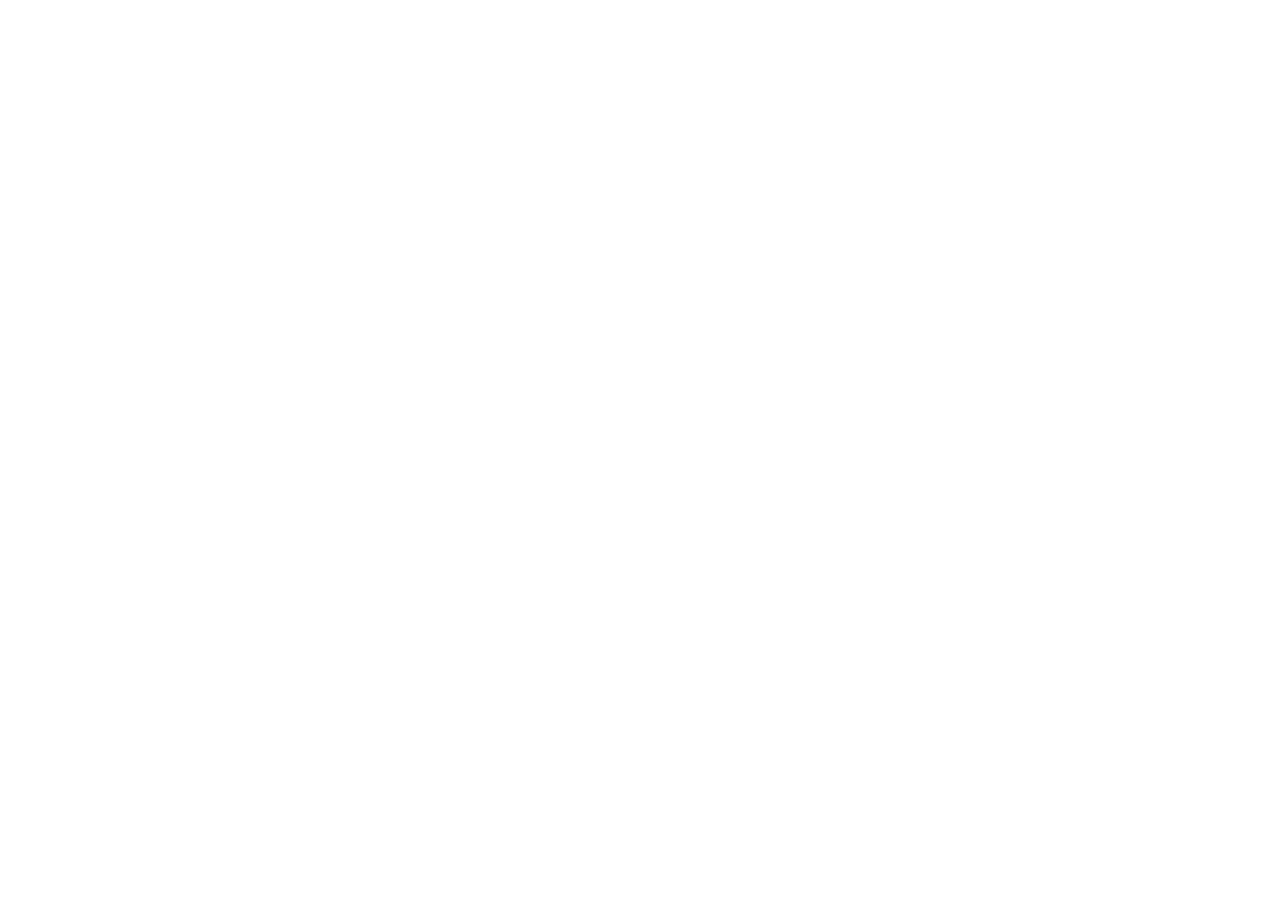
==== pages/home.html @ f32f0c4c "initial commit" ====
<!DOCTYPE html>
<html lang="en">
<head>
    <meta charset="UTF-8">
    <meta name="viewport" content="width=device-width, initial-scale=1.0">
    <title>Document</title>
</head>
<body>
    
</body>
</html>
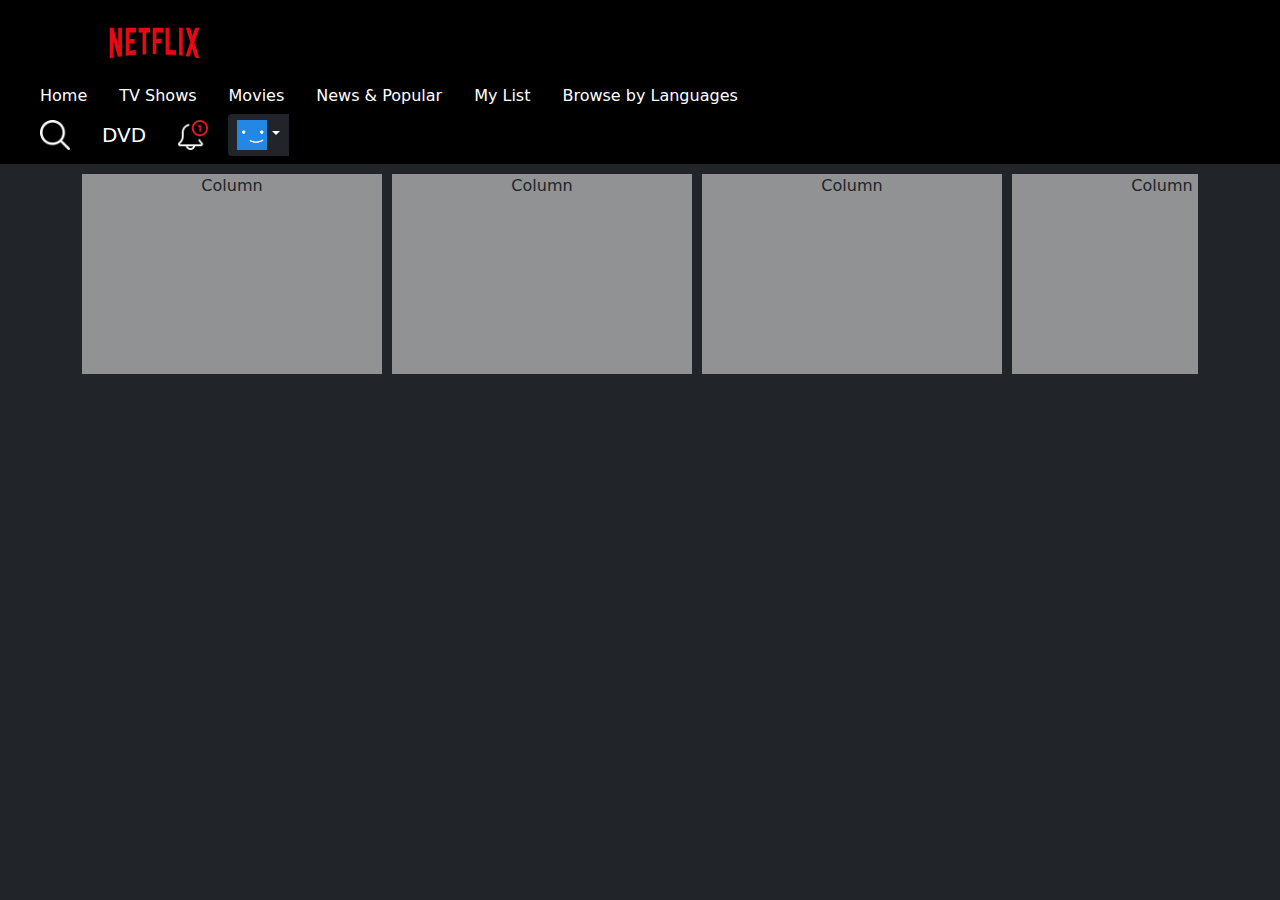
==== commit af68b469: "second commit" ====
--- a/pages/home.html
+++ b/pages/home.html
@@ -1,11 +1,87 @@
 <!DOCTYPE html>
 <html lang="en">
+
 <head>
     <meta charset="UTF-8">
     <meta name="viewport" content="width=device-width, initial-scale=1.0">
-    <title>Document</title>
+    <link href="https://cdn.jsdelivr.net/npm/bootstrap@5.3.3/dist/css/bootstrap.min.css" rel="stylesheet"
+        integrity="sha384-QWTKZyjpPEjISv5WaRU9OFeRpok6YctnYmDr5pNlyT2bRjXh0JMhjY6hW+ALEwIH" crossorigin="anonymous">
+    <link rel="stylesheet" href="../pages/style.css">
+    <link rel="icon" href="../thumbnails/N.png">
+    <title>Home</title>
 </head>
-<body>
-    
+
+<body class="bg-dark">
+    <nav class="navbar px-3" style="background-color: #000;">
+        <div class="container-fluid ">
+            <a class="navbar-brand " href="../pages/home.html"><img src="../thumbnails/logo.png" alt="logo"
+                    class="img-fluid " style="height: 60px; margin-left: -30px;"></a>
+
+            <div class="d-flex menu-bar ">
+                <button class="btn btn-outline-dark me-2" type="submit"> <a href="../pages/home.html">Home</a> </button>
+                <button class="btn btn-outline-dark me-2" type="submit"> <a href="">TV Shows</a> </button>
+                <button class="btn btn-outline-dark me-2" type="submit"> <a href="">Movies</a> </button>
+                <button class="btn btn-outline-dark me-2" type="submit"> <a href="">News & Popular</a> </button>
+                <button class="btn btn-outline-dark me-2" type="submit"> <a href="">My List</a> </button>
+                <button class="btn btn-outline-dark me-2" type="submit"> <a href="">Browse by Languages</a> </button>
+            </div>
+
+
+            <div class="d-flex">
+                <button class="btn btn-outline-dark me-2" type="submit"> <img src="../thumbnails/search.png"
+                        alt="profile" class="img-fluid search"></button>
+
+                <button class="btn btn-outline-dark me-2" type="submit" style="color: #fff; font-size: 20px;"><!-- <img src="../thumbnails/" alt="profile"
+                        class="img-fluid profile">-->DVD</button>
+
+                <button class="btn btn-outline-dark me-2" type="submit"> <img src="../thumbnails/notify.png"
+                        alt="profile" class="img-fluid notify"></button>
+                <div class="btn-group me-2">
+                    <button type="button" class="btn btn-sm btn-dark dropdown-toggle dropdown-toggle-split"
+                        data-bs-toggle="dropdown" aria-expanded="false">
+                        <img src="../thumbnails/blue-profile.webp" class="img-fluid profile-logos" alt=" profile">
+                    </button>
+                    <ul class="dropdown-menu">
+                        <li>hello</li>
+                    </ul>
+                </div>
+            </div>
+
+        </div>
+
+        </div>
+    </nav>
+
+    <div class="container text-start series">
+        <div class="row-cols-3">
+            <div class="col">Column</div>
+            <div class="col">Column</div>
+            <div class="col">Column</div>
+            <div class="col">Column</div>
+            <div class="col">Column</div>
+            <div class="col">Column</div>
+            <div class="col">Column</div>
+            <div class="col">Column</div>
+            <div class="col">Column</div>
+            <div class="col">Column</div>
+            <div class="col">Column</div>
+            <div class="col">Column</div>
+            <div class="col">Column</div>
+            <div class="col">Column</div>
+            <div class="col">Column</div>
+            <div class="col">Column</div>
+            <div class="col">Column</div>
+            <div class="col">Column</div>
+            <div class="col">Column</div>
+            <div class="col">Column</div>
+            <div class="col">Column</div>
+            <div class="col">Column</div>
+            <div class="col">Column</div>
+            <div class="col">Column</div>
+            <div class="col">Column</div>
+        </div>
+    </div>
+
 </body>
+
 </html>--- a/pages/style.css
+++ b/pages/style.css
@@ -0,0 +1,146 @@
+.navbar {
+    background-color: rgba(0, 0, 0, 0);
+    width: 100%;
+}
+
+.logo {
+    height: 100px;
+}
+.login-btn{
+    background-color: red;
+}
+.navbar-brand{
+  margin-left: 100px;
+}
+
+.background {
+    background-image: url(../thumbnails/login-bg.png);
+    background-repeat: no-repeat;
+    background-size: cover;
+}
+
+.container {
+    opacity: 0.5;
+}
+
+.global {
+    height: 15px;
+}
+
+.flex-column {
+
+    color: white;
+}
+
+.fs-1 {
+    font-weight: 700;
+    font-size: 2rem;
+}
+
+.fs-4 {
+    font-weight: 600;}
+
+.form-control {
+    width: 350px;
+    opacity: 0.8;
+}
+
+.started {
+    height: 70px;
+}
+
+.started input:hover {
+    box-shadow: 0 0 3px 1px red;
+}
+
+.text-center {
+    margin: 200px auto;
+    width: 600px;
+    background-color: black;
+    opacity: 0.8;
+    border-radius: 20px;
+    box-shadow: 0 0 100px 100px #030303;
+}
+
+.login-form {
+    margin: 30px auto;
+    width: 600px;
+    background-color: black;
+    opacity: 0.95;
+    padding: 20px;
+    height: 700px;
+}
+
+.sign-in-btn {
+    width: 350px;
+    height: 60px;
+    background-color: red;
+}
+
+.login-btn a {
+    text-decoration: none;
+    color: white;
+}
+
+.login-form h1 {
+    margin: 50px 0px 50px 100px;
+
+}
+
+.form-check {
+    margin-left: 110px;
+
+}
+
+.form-check a {
+    margin-left: 150px;
+}
+
+.login-form p {
+    margin-left: 110px;
+}
+.forward-arrow{
+    height: 20px;
+}
+.sign-in-btn a{
+    text-decoration: none;
+    color:#fff;
+}
+.profile-logos{
+    height: 30px;
+}
+.search{
+    height: 30px;
+}
+.notify{
+    height: 30px;
+}
+.menu-bar{
+    margin-right: 300px;
+    
+}
+.menu-bar a {
+    font-size: 16px;
+    text-decoration:none ;
+    color: #fff;
+}
+.navbar button{
+    border: none;
+}
+.row-cols-3{
+    width: 100%;
+    display: flex;
+    overflow-x: auto;
+}
+.col{
+    width:300px;
+    height: 200px;
+    text-align: center;
+    background-color: #fff;
+    nav-down: auto;
+    margin-right: 10px;
+    margin-top: 10px;
+}
+.row-cols-3::-webkit-scrollbar{
+    width: 0;
+}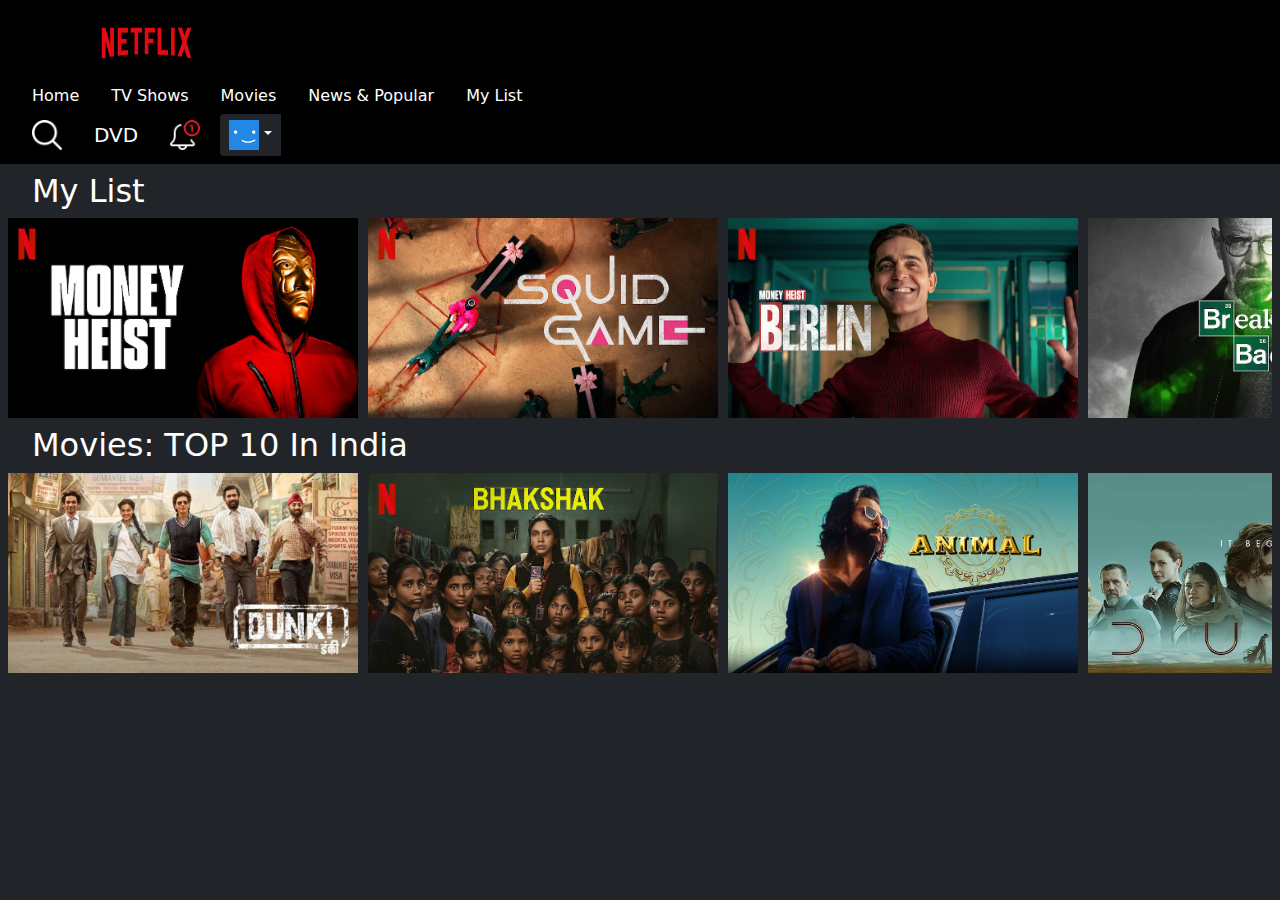
==== commit 9671faf3: "third commit" ====
--- a/pages/home.html
+++ b/pages/home.html
@@ -2,85 +2,123 @@
 <html lang="en">
 
 <head>
-    <meta charset="UTF-8">
-    <meta name="viewport" content="width=device-width, initial-scale=1.0">
-    <link href="https://cdn.jsdelivr.net/npm/bootstrap@5.3.3/dist/css/bootstrap.min.css" rel="stylesheet"
-        integrity="sha384-QWTKZyjpPEjISv5WaRU9OFeRpok6YctnYmDr5pNlyT2bRjXh0JMhjY6hW+ALEwIH" crossorigin="anonymous">
-    <link rel="stylesheet" href="../pages/style.css">
-    <link rel="icon" href="../thumbnails/N.png">
-    <title>Home</title>
+        <meta charset="UTF-8">
+        <meta name="viewport" content="width=device-width, initial-scale=1.0">
+        <link href="https://cdn.jsdelivr.net/npm/bootstrap@5.3.3/dist/css/bootstrap.min.css" rel="stylesheet"
+                integrity="sha384-QWTKZyjpPEjISv5WaRU9OFeRpok6YctnYmDr5pNlyT2bRjXh0JMhjY6hW+ALEwIH"
+                crossorigin="anonymous">
+        <link rel="stylesheet" href="../pages/style.css">
+        <link rel="icon" href="../thumbnails/N.png">
+        <title>Home</title>
 </head>
 
 <body class="bg-dark">
-    <nav class="navbar px-3" style="background-color: #000;">
-        <div class="container-fluid ">
-            <a class="navbar-brand " href="../pages/home.html"><img src="../thumbnails/logo.png" alt="logo"
-                    class="img-fluid " style="height: 60px; margin-left: -30px;"></a>
+        <nav class="navbar px-2" style="background-color: #000;">
+                <div class="container-fluid  ">
+                        <a class="navbar-brand " href="../pages/home.html"><img src="../thumbnails/logo.png" alt="logo"
+                                        class="img-fluid " style="height: 60px; margin-left: -30px;"></a>
 
-            <div class="d-flex menu-bar ">
-                <button class="btn btn-outline-dark me-2" type="submit"> <a href="../pages/home.html">Home</a> </button>
-                <button class="btn btn-outline-dark me-2" type="submit"> <a href="">TV Shows</a> </button>
-                <button class="btn btn-outline-dark me-2" type="submit"> <a href="">Movies</a> </button>
-                <button class="btn btn-outline-dark me-2" type="submit"> <a href="">News & Popular</a> </button>
-                <button class="btn btn-outline-dark me-2" type="submit"> <a href="">My List</a> </button>
-                <button class="btn btn-outline-dark me-2" type="submit"> <a href="">Browse by Languages</a> </button>
-            </div>
+                        <div class="d-flex menu-bar ">
+                                <button class="btn btn-outline-dark me-2" type="submit"> <a
+                                                href="../pages/home.html">Home</a> </button>
+                                <button class="btn btn-outline-dark me-2" type="submit"> <a href="">TV Shows</a>
+                                </button>
+                                <button class="btn btn-outline-dark me-2" type="submit"> <a href="">Movies</a> </button>
+                                <button class="btn btn-outline-dark me-2" type="submit"> <a href="">News & Popular</a>
+                                </button>
+                                <button class="btn btn-outline-dark me-2" type="submit"> <a href="">My List</a>
+                                </button>
+
+                        </div>
 
 
-            <div class="d-flex">
-                <button class="btn btn-outline-dark me-2" type="submit"> <img src="../thumbnails/search.png"
-                        alt="profile" class="img-fluid search"></button>
+                        <div class="d-flex">
+                                <button class="btn btn-outline-dark me-2" type="submit"> <img
+                                                src="../thumbnails/search.png" alt="profile"
+                                                class="img-fluid search"></button>
 
-                <button class="btn btn-outline-dark me-2" type="submit" style="color: #fff; font-size: 20px;"><!-- <img src="../thumbnails/" alt="profile"
+                                <button class="btn btn-outline-dark me-2" type="submit"
+                                        style="color: #fff; font-size: 20px;"><!-- <img src="../thumbnails/" alt="profile"
                         class="img-fluid profile">-->DVD</button>
 
-                <button class="btn btn-outline-dark me-2" type="submit"> <img src="../thumbnails/notify.png"
-                        alt="profile" class="img-fluid notify"></button>
-                <div class="btn-group me-2">
-                    <button type="button" class="btn btn-sm btn-dark dropdown-toggle dropdown-toggle-split"
-                        data-bs-toggle="dropdown" aria-expanded="false">
-                        <img src="../thumbnails/blue-profile.webp" class="img-fluid profile-logos" alt=" profile">
-                    </button>
-                    <ul class="dropdown-menu">
-                        <li>hello</li>
-                    </ul>
+                                <button class="btn btn-outline-dark me-2" type="submit"> <img
+                                                src="../thumbnails/notify.png" alt="profile"
+                                                class="img-fluid notify"></button>
+                                <div class="btn-group me-2">
+                                        <button type="button"
+                                                class="btn btn-sm btn-dark dropdown-toggle dropdown-toggle-split"
+                                                data-bs-toggle="dropdown" aria-expanded="false">
+                                                <img src="../thumbnails/blue-profile.webp"
+                                                        class="img-fluid profile-logos" alt=" profile">
+                                        </button>
+                                        <ul class="dropdown-menu">
+                                                <li>hello</li>
+                                        </ul>
+                                </div>
+                        </div>
+
                 </div>
-            </div>
 
+                </div>
+        </nav>
+        <div class="my_list mx-2">
+                <h2 class="content-title my-2 mx-4">My List</h2>
+                <div class="row-col row-cols-5">
+                        <div class="col poster "><img src="../posters/money-heist.jpg" alt="logo" class="img-fluid "
+                                        style="width: 100%; height: 100%;"></div>
+                        <div class="col poster "><img src="../posters/squid game.jpg" alt="logo" class="img-fluid "
+                                        style="width: 100%; height: 100%;"></div>
+                        <div class="col poster "><img src="../posters/berlin.jpg" alt="logo" class="img-fluid "
+                                        style="width: 100%; height: 100%;"></div>
+                        <div class="col poster"><img src="../posters/breaking bad.jpg" alt="logo" class="img-fluid "
+                                        style="width: 100%; height: 100%;"></div>
+                        <div class="col poster"><img src="../posters/stranger things.jpg" alt="logo" class="img-fluid "
+                                        style="width: 100%; height: 100%;"></div>
+                        <div class="col poster"><img src="../posters/sweet tooth.jpg" alt="logo" class="img-fluid "
+                                        style="width: 100%; height: 100%;"></div>
+                        <div class="col poster"><img src="../posters/witcher.jpg" alt="logo" class="img-fluid "
+                                        style="width: 100%; height: 100%;"></div>
+                        <div class="col poster"><img src="../posters/bridgerton.jpg" alt="logo" class="img-fluid "
+                                        style="width: 100%; height: 100%;"></div>
+                        <div class="col poster"><img src="../posters/Wednesday.jpg" alt="logo" class="img-fluid "
+                                        style="width: 100%; height: 100%;"></div>
+                        <div class="col poster"><img src="../posters/peaky-blinders.jpg" alt="logo" class="img-fluid "
+                                        style="width: 100%; height: 100%;"></div>
+                        <div class="col poster"><img src="../posters/sex-education.webp" alt="logo" class="img-fluid "
+                                        style="width: 100%; height: 100%;"></div>
+                        <div class="col poster"><img src="../posters/all of us are dead.jpg" alt="logo"
+                                        class="img-fluid " style="width: 100%; height: 100%;"></div>
+
+                </div>
         </div>
 
+        <div class="my_list mx-2">
+                <h2 class="content-title my-2 mx-4">Movies: TOP 10 In India</h2>
+                <div class="row-col row-cols-5">
+                        <div class="col poster "><img src="../movies/dunki.jpg" alt="logo" class="img-fluid "
+                                        style="width: 100%; height: 100%;"></div>
+                        <div class="col poster "><img src="../movies/bhakshak.jpg" alt="logo" class="img-fluid "
+                                        style="width: 100%; height: 100%;"></div>
+                        <div class="col poster "><img src="../movies/animal.jpg" alt="logo" class="img-fluid "
+                                        style="width: 100%; height: 100%;"></div>
+                        <div class="col poster"><img src="../movies/dune.jpg" alt="logo" class="img-fluid "
+                                        style="width: 100%; height: 100%;"></div>
+                        <div class="col poster"><img src="../movies/gk.jpg" alt="logo" class="img-fluid "
+                                        style="width: 100%; height: 100%;"></div>
+                        <div class="col poster"><img src="../movies/through-my- window.jpg" alt="logo" class="img-fluid "
+                                        style="width: 100%; height: 100%;"></div>
+                        <div class="col poster"><img src="../movies/hi-papa.jpg" alt="logo" class="img-fluid "
+                                        style="width: 100%; height: 100%;"></div>
+                        <div class="col poster"><img src="../movies/jawan.jpg" alt="logo" class="img-fluid "
+                                        style="width: 100%; height: 100%;"></div>
+                        <div class="col poster"><img src="../movies/salaar.jpg" alt="logo" class="img-fluid "
+                                        style="width: 100%; height: 100%;"></div>
+                        <div class="col poster"><img src="../movies/players.jpg" alt="logo" class="img-fluid "
+                                        style="width: 100%; height: 100%;"></div>
+                        
+
+                </div>
         </div>
-    </nav>
-
-    <div class="container text-start series">
-        <div class="row-cols-3">
-            <div class="col">Column</div>
-            <div class="col">Column</div>
-            <div class="col">Column</div>
-            <div class="col">Column</div>
-            <div class="col">Column</div>
-            <div class="col">Column</div>
-            <div class="col">Column</div>
-            <div class="col">Column</div>
-            <div class="col">Column</div>
-            <div class="col">Column</div>
-            <div class="col">Column</div>
-            <div class="col">Column</div>
-            <div class="col">Column</div>
-            <div class="col">Column</div>
-            <div class="col">Column</div>
-            <div class="col">Column</div>
-            <div class="col">Column</div>
-            <div class="col">Column</div>
-            <div class="col">Column</div>
-            <div class="col">Column</div>
-            <div class="col">Column</div>
-            <div class="col">Column</div>
-            <div class="col">Column</div>
-            <div class="col">Column</div>
-            <div class="col">Column</div>
-        </div>
-    </div>
 
 </body>
 
--- a/pages/style.css
+++ b/pages/style.css
@@ -116,8 +116,7 @@
     height: 30px;
 }
 .menu-bar{
-    margin-right: 300px;
-    
+    margin-right: 500px;
 }
 .menu-bar a {
     font-size: 16px;
@@ -127,20 +126,24 @@
 .navbar button{
     border: none;
 }
-.row-cols-3{
-    width: 100%;
+.row-cols-5{
+    max-width: 100%;
     display: flex;
     overflow-x: auto;
 }
-.col{
-    width:300px;
+.poster{
+    width:350px;
     height: 200px;
     text-align: center;
-    background-color: #fff;
     nav-down: auto;
     margin-right: 10px;
-    margin-top: 10px;
+ 
 }
-.row-cols-3::-webkit-scrollbar{
+.row-cols-5::-webkit-scrollbar{
     width: 0;
+    
+}
+.content-title{
+    color: #fff;
+
 }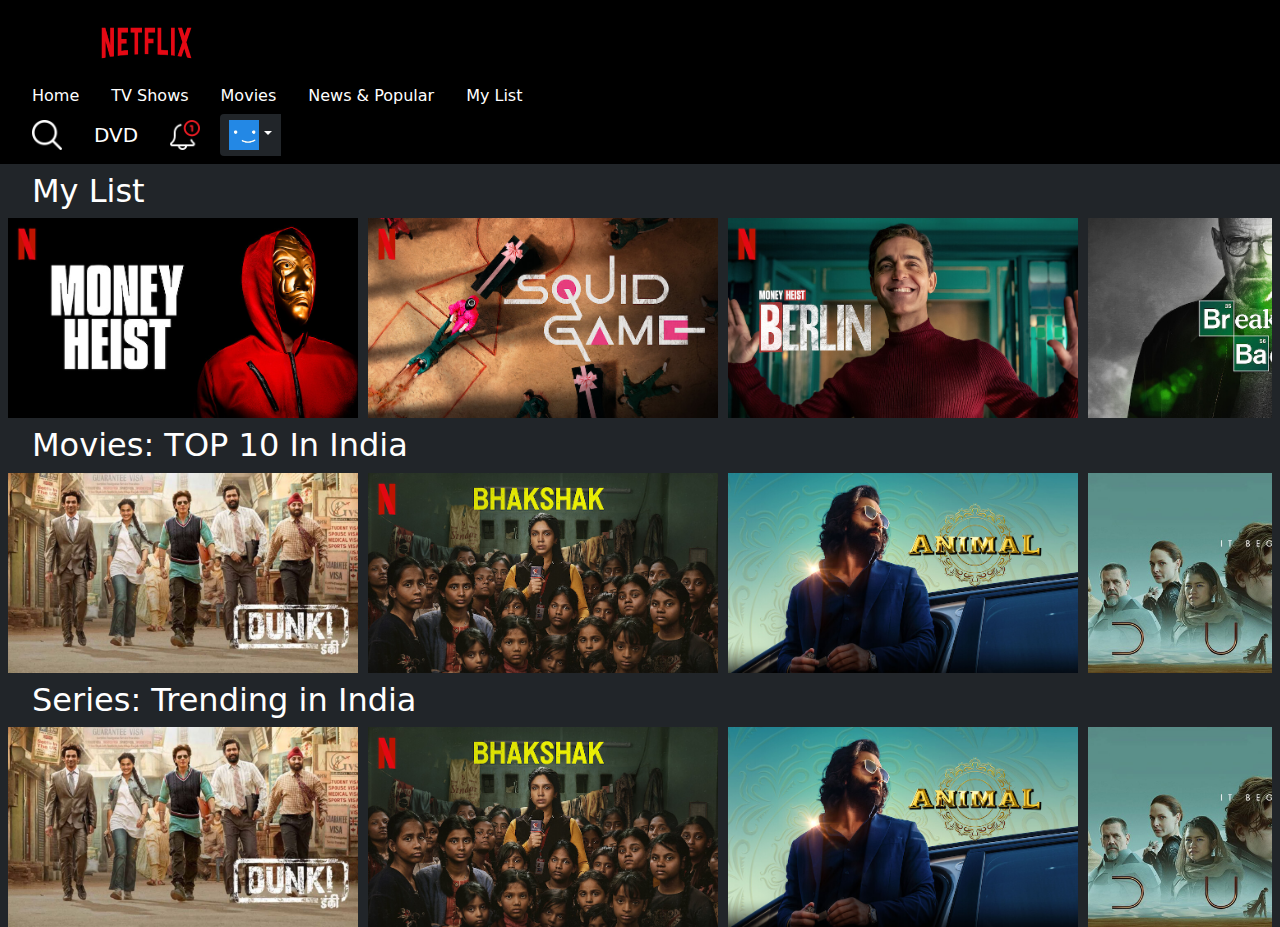
==== commit 18c83926: "fourth commit" ====
--- a/pages/home.html
+++ b/pages/home.html
@@ -21,7 +21,7 @@
                         <div class="d-flex menu-bar ">
                                 <button class="btn btn-outline-dark me-2" type="submit"> <a
                                                 href="../pages/home.html">Home</a> </button>
-                                <button class="btn btn-outline-dark me-2" type="submit"> <a href="">TV Shows</a>
+                                <button class="btn btn-outline-dark me-2" type="submit"> <a href="../pages/tv-shows.html">TV Shows</a>
                                 </button>
                                 <button class="btn btn-outline-dark me-2" type="submit"> <a href="">Movies</a> </button>
                                 <button class="btn btn-outline-dark me-2" type="submit"> <a href="">News & Popular</a>
@@ -120,6 +120,34 @@
                 </div>
         </div>
 
+        <div class="my_list mx-2">
+                <h2 class="content-title my-2 mx-4">Series: Trending in India</h2>
+                <div class="row-col row-cols-5">
+                        <div class="col poster "><img src="../movies/dunki.jpg" alt="logo" class="img-fluid "
+                                        style="width: 100%; height: 100%;"></div>
+                        <div class="col poster "><img src="../movies/bhakshak.jpg" alt="logo" class="img-fluid "
+                                        style="width: 100%; height: 100%;"></div>
+                        <div class="col poster "><img src="../movies/animal.jpg" alt="logo" class="img-fluid "
+                                        style="width: 100%; height: 100%;"></div>
+                        <div class="col poster"><img src="../movies/dune.jpg" alt="logo" class="img-fluid "
+                                        style="width: 100%; height: 100%;"></div>
+                        <div class="col poster"><img src="../movies/gk.jpg" alt="logo" class="img-fluid "
+                                        style="width: 100%; height: 100%;"></div>
+                        <div class="col poster"><img src="../movies/through-my- window.jpg" alt="logo" class="img-fluid "
+                                        style="width: 100%; height: 100%;"></div>
+                        <div class="col poster"><img src="../movies/hi-papa.jpg" alt="logo" class="img-fluid "
+                                        style="width: 100%; height: 100%;"></div>
+                        <div class="col poster"><img src="../movies/jawan.jpg" alt="logo" class="img-fluid "
+                                        style="width: 100%; height: 100%;"></div>
+                        <div class="col poster"><img src="../movies/salaar.jpg" alt="logo" class="img-fluid "
+                                        style="width: 100%; height: 100%;"></div>
+                        <div class="col poster"><img src="../movies/players.jpg" alt="logo" class="img-fluid "
+                                        style="width: 100%; height: 100%;"></div>
+                        
+
+                </div>
+        </div>
+
 </body>
 
 </html>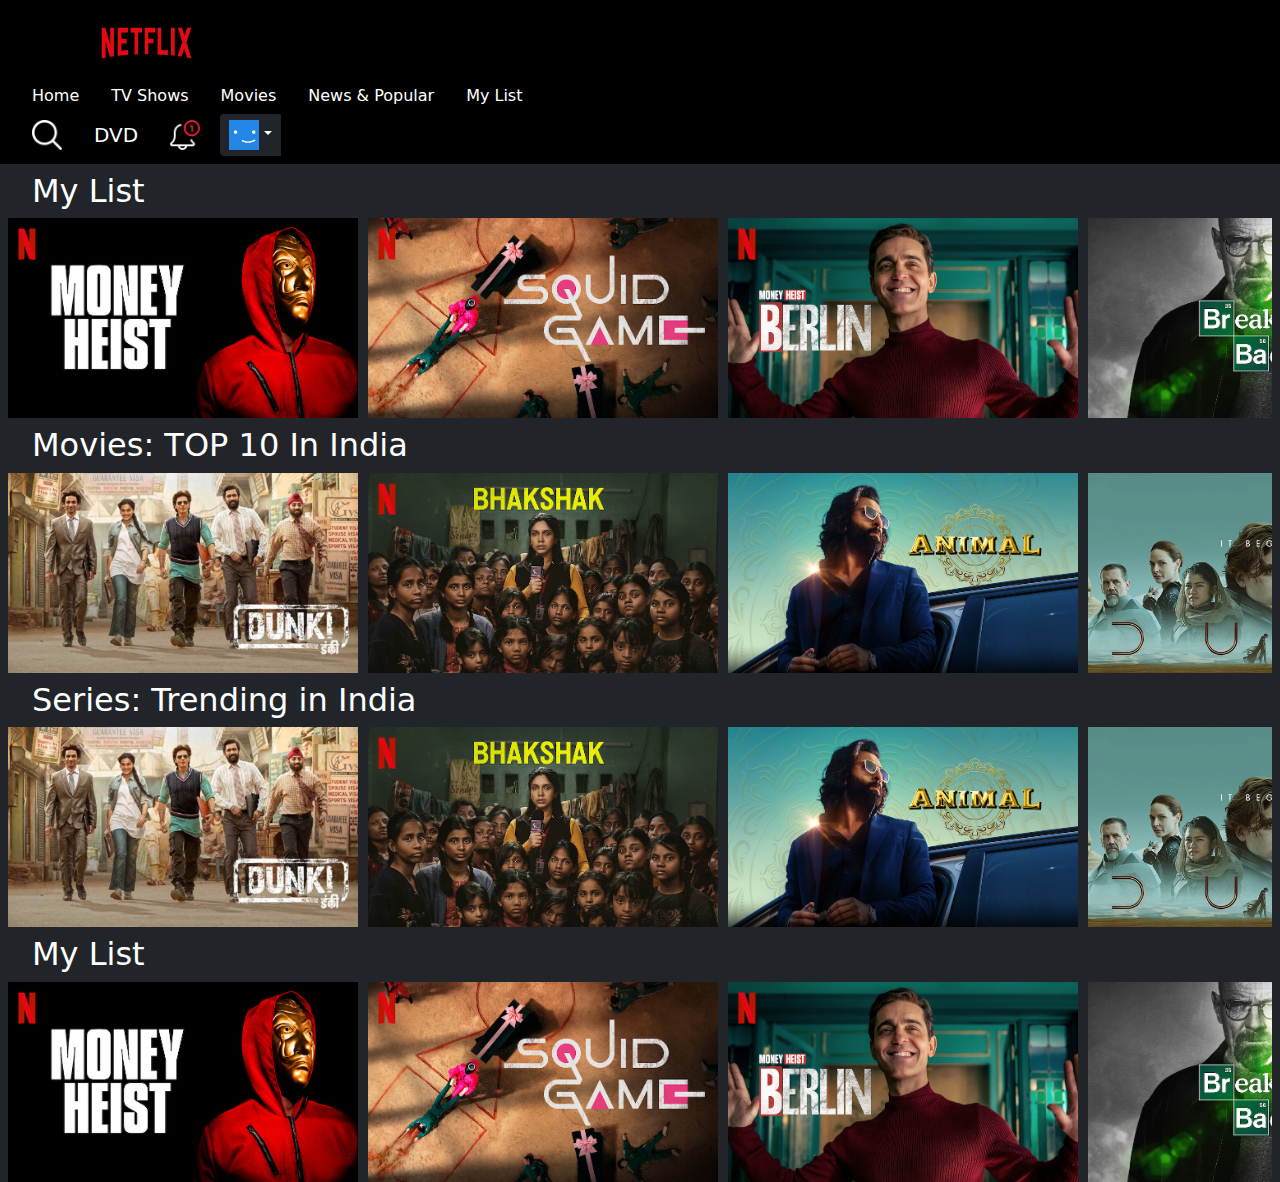
==== commit 131f2afd: "tenth commit" ====
--- a/pages/home.html
+++ b/pages/home.html
@@ -147,6 +147,36 @@
 
                 </div>
         </div>
+        <div class="my_list mx-2">
+                <h2 class="content-title my-2 mx-4">My List</h2>
+                <div class="row-col row-cols-5">
+                        <div class="col poster "><img src="../posters/money-heist.jpg" alt="logo" class="img-fluid "
+                                        style="width: 100%; height: 100%;"></div>
+                        <div class="col poster "><img src="../posters/squid game.jpg" alt="logo" class="img-fluid "
+                                        style="width: 100%; height: 100%;"></div>
+                        <div class="col poster "><img src="../posters/berlin.jpg" alt="logo" class="img-fluid "
+                                        style="width: 100%; height: 100%;"></div>
+                        <div class="col poster"><img src="../posters/breaking bad.jpg" alt="logo" class="img-fluid "
+                                        style="width: 100%; height: 100%;"></div>
+                        <div class="col poster"><img src="../posters/stranger things.jpg" alt="logo" class="img-fluid "
+                                        style="width: 100%; height: 100%;"></div>
+                        <div class="col poster"><img src="../posters/sweet tooth.jpg" alt="logo" class="img-fluid "
+                                        style="width: 100%; height: 100%;"></div>
+                        <div class="col poster"><img src="../posters/witcher.jpg" alt="logo" class="img-fluid "
+                                        style="width: 100%; height: 100%;"></div>
+                        <div class="col poster"><img src="../posters/bridgerton.jpg" alt="logo" class="img-fluid "
+                                        style="width: 100%; height: 100%;"></div>
+                        <div class="col poster"><img src="../posters/Wednesday.jpg" alt="logo" class="img-fluid "
+                                        style="width: 100%; height: 100%;"></div>
+                        <div class="col poster"><img src="../posters/peaky-blinders.jpg" alt="logo" class="img-fluid "
+                                        style="width: 100%; height: 100%;"></div>
+                        <div class="col poster"><img src="../posters/sex-education.webp" alt="logo" class="img-fluid "
+                                        style="width: 100%; height: 100%;"></div>
+                        <div class="col poster"><img src="../posters/all of us are dead.jpg" alt="logo"
+                                        class="img-fluid " style="width: 100%; height: 100%;"></div>
+
+                </div>
+        </div>
 
 </body>
 
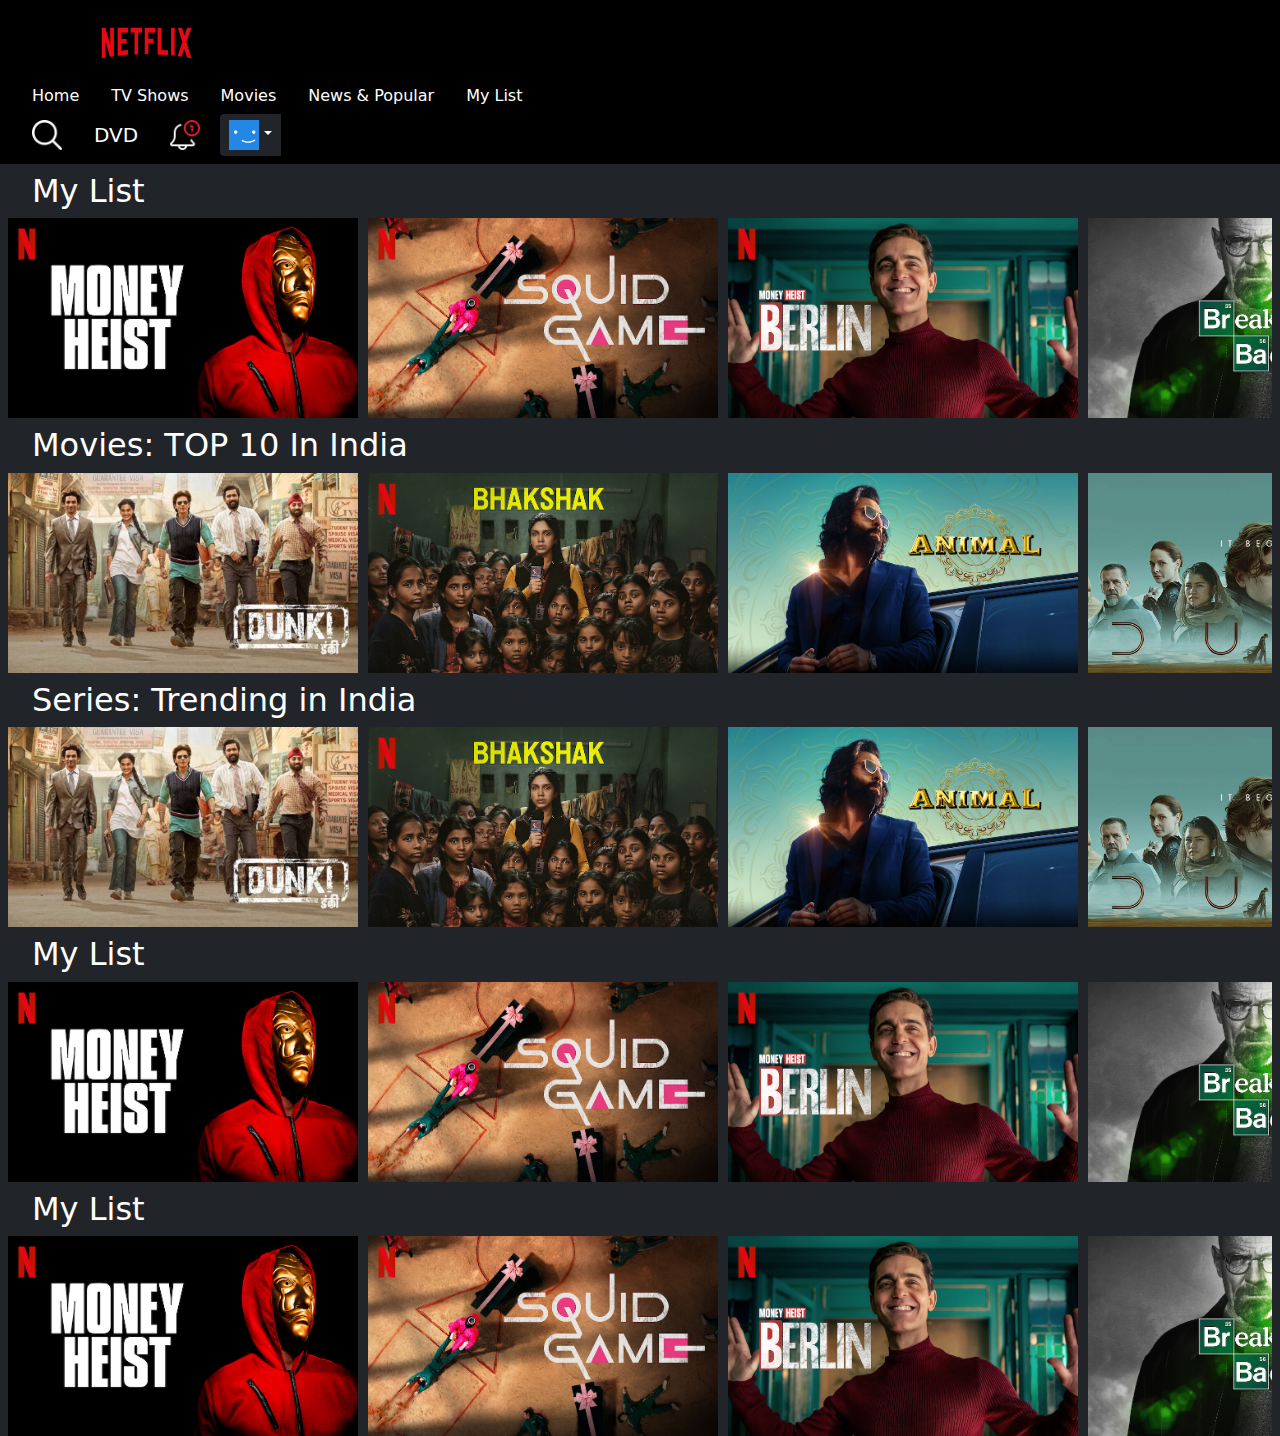
==== commit b8c1cf66: "eleventh commit" ====
--- a/pages/home.html
+++ b/pages/home.html
@@ -178,6 +178,37 @@
                 </div>
         </div>
 
+        <div class="my_list mx-2">
+                <h2 class="content-title my-2 mx-4">My List</h2>
+                <div class="row-col row-cols-5">
+                        <div class="col poster "><img src="../posters/money-heist.jpg" alt="logo" class="img-fluid "
+                                        style="width: 100%; height: 100%;"></div>
+                        <div class="col poster "><img src="../posters/squid game.jpg" alt="logo" class="img-fluid "
+                                        style="width: 100%; height: 100%;"></div>
+                        <div class="col poster "><img src="../posters/berlin.jpg" alt="logo" class="img-fluid "
+                                        style="width: 100%; height: 100%;"></div>
+                        <div class="col poster"><img src="../posters/breaking bad.jpg" alt="logo" class="img-fluid "
+                                        style="width: 100%; height: 100%;"></div>
+                        <div class="col poster"><img src="../posters/stranger things.jpg" alt="logo" class="img-fluid "
+                                        style="width: 100%; height: 100%;"></div>
+                        <div class="col poster"><img src="../posters/sweet tooth.jpg" alt="logo" class="img-fluid "
+                                        style="width: 100%; height: 100%;"></div>
+                        <div class="col poster"><img src="../posters/witcher.jpg" alt="logo" class="img-fluid "
+                                        style="width: 100%; height: 100%;"></div>
+                        <div class="col poster"><img src="../posters/bridgerton.jpg" alt="logo" class="img-fluid "
+                                        style="width: 100%; height: 100%;"></div>
+                        <div class="col poster"><img src="../posters/Wednesday.jpg" alt="logo" class="img-fluid "
+                                        style="width: 100%; height: 100%;"></div>
+                        <div class="col poster"><img src="../posters/peaky-blinders.jpg" alt="logo" class="img-fluid "
+                                        style="width: 100%; height: 100%;"></div>
+                        <div class="col poster"><img src="../posters/sex-education.webp" alt="logo" class="img-fluid "
+                                        style="width: 100%; height: 100%;"></div>
+                        <div class="col poster"><img src="../posters/all of us are dead.jpg" alt="logo"
+                                        class="img-fluid " style="width: 100%; height: 100%;"></div>
+
+                </div>
+        </div>
+
 </body>
 
 </html>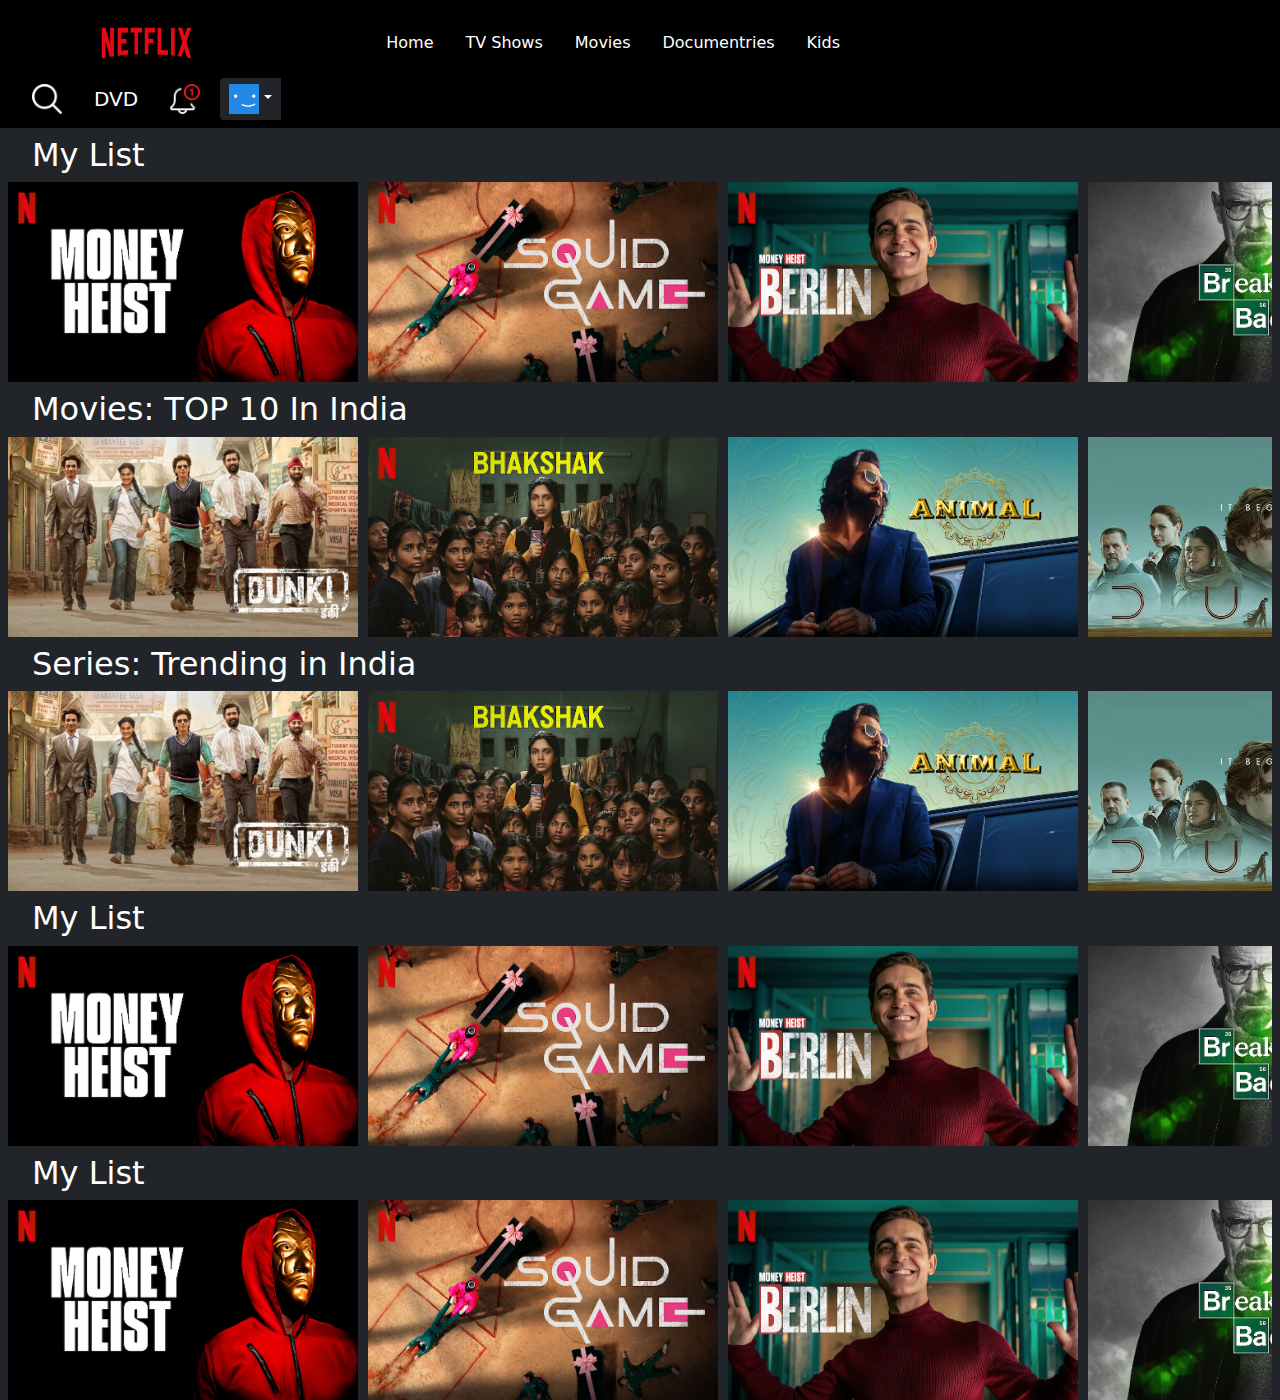
==== commit dec2a90f: "fourteenth  commit" ====
--- a/pages/home.html
+++ b/pages/home.html
@@ -13,7 +13,7 @@
 </head>
 
 <body class="bg-dark">
-        <nav class="navbar px-2" style="background-color: #000;">
+        <nav class="navbar px-2" style="background-color: #000;;top: 0; position: sticky;">
                 <div class="container-fluid  ">
                         <a class="navbar-brand " href="../pages/home.html"><img src="../thumbnails/logo.png" alt="logo"
                                         class="img-fluid " style="height: 60px; margin-left: -30px;"></a>
@@ -23,15 +23,13 @@
                                                 href="../pages/home.html">Home</a> </button>
                                 <button class="btn btn-outline-dark me-2" type="submit"> <a href="../pages/tv-shows.html">TV Shows</a>
                                 </button>
-                                <button class="btn btn-outline-dark me-2" type="submit"> <a href="">Movies</a> </button>
-                                <button class="btn btn-outline-dark me-2" type="submit"> <a href="">News & Popular</a>
+                                <button class="btn btn-outline-dark me-2" type="submit"> <a href="../pages/movies.html">Movies</a> </button>
+                                <button class="btn btn-outline-dark me-2" type="submit"> <a href="../pages/">Documentries</a>
                                 </button>
-                                <button class="btn btn-outline-dark me-2" type="submit"> <a href="">My List</a>
+                                <button class="btn btn-outline-dark me-2" type="submit"> <a href="../pages/kids.html">Kids</a>
                                 </button>
 
                         </div>
-
-
                         <div class="d-flex">
                                 <button class="btn btn-outline-dark me-2" type="submit"> <img
                                                 src="../thumbnails/search.png" alt="profile"
@@ -58,8 +56,6 @@
                         </div>
 
                 </div>
-
-                </div>
         </nav>
         <div class="my_list mx-2">
                 <h2 class="content-title my-2 mx-4">My List</h2>
--- a/pages/style.css
+++ b/pages/style.css
@@ -1,3 +1,7 @@
+body{
+    margin: 0;
+    padding: 0;
+}
 .navbar {
     background-color: rgba(0, 0, 0, 0);
     width: 100%;
@@ -116,7 +120,7 @@
     height: 30px;
 }
 .menu-bar{
-    margin-right: 500px;
+    margin-right: 400px;
 }
 .menu-bar a {
     font-size: 16px;
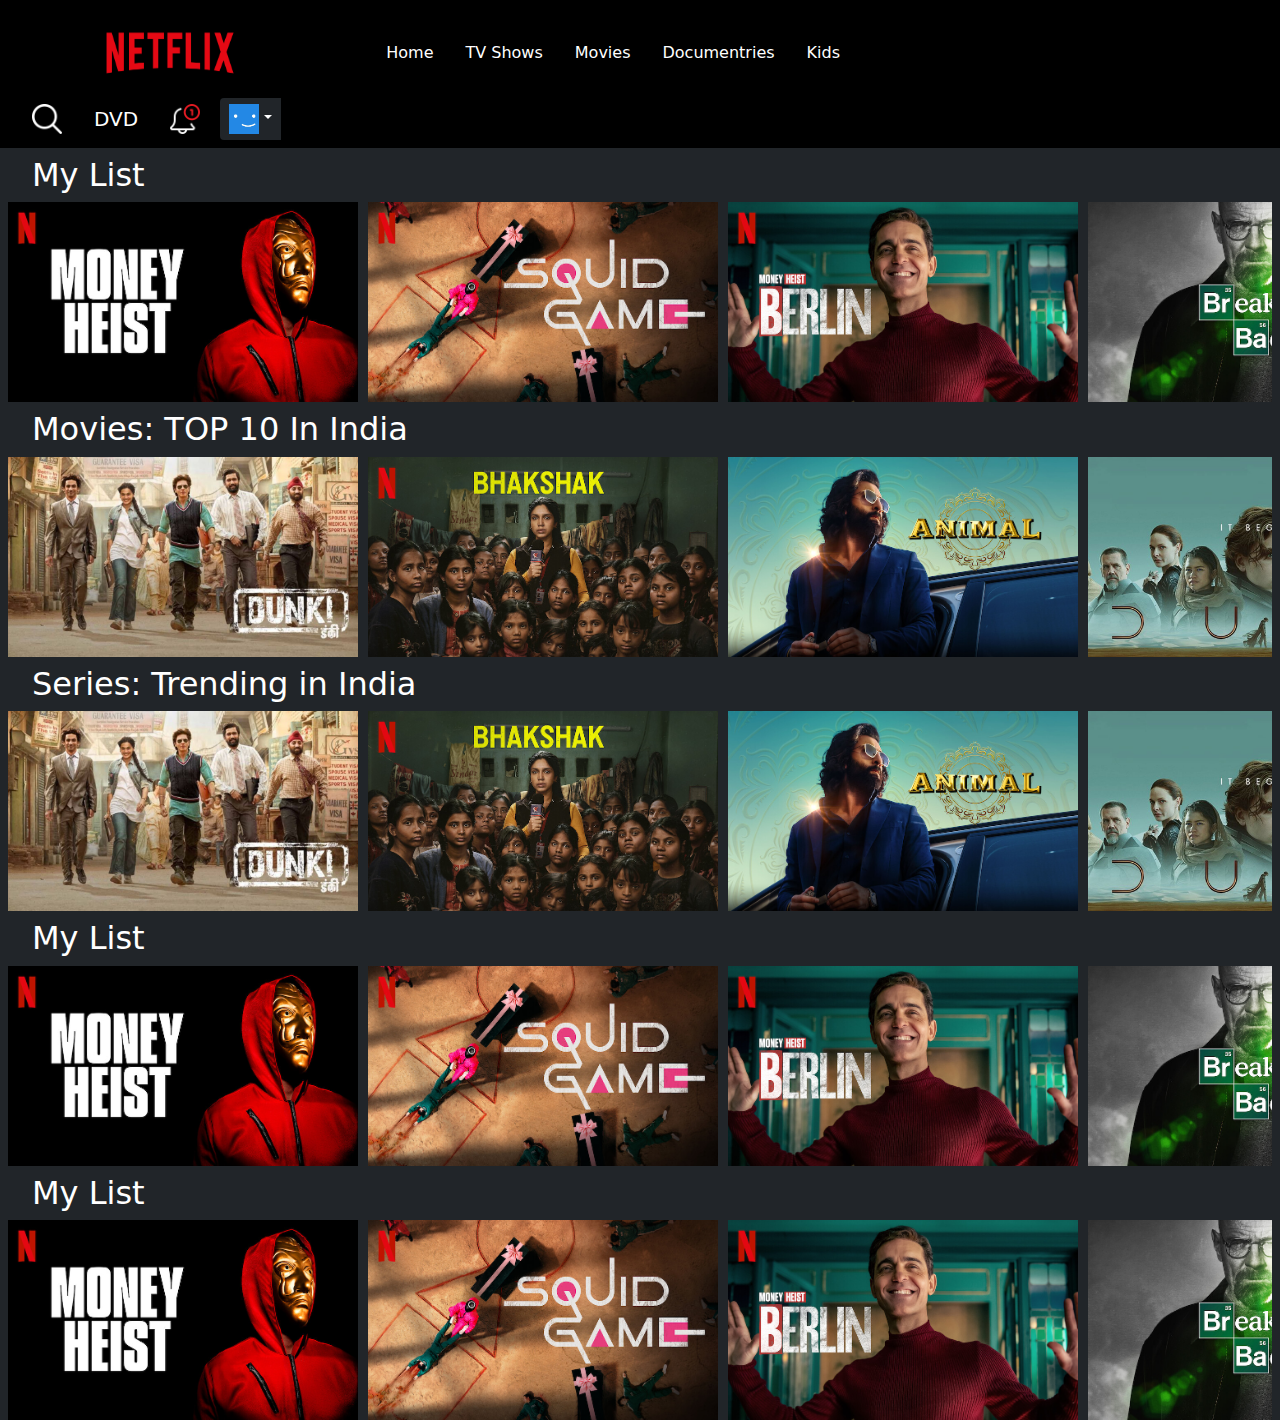
==== commit 170b7082: "fifteenth  commit" ====
--- a/pages/home.html
+++ b/pages/home.html
@@ -16,7 +16,7 @@
         <nav class="navbar px-2" style="background-color: #000;;top: 0; position: sticky;">
                 <div class="container-fluid  ">
                         <a class="navbar-brand " href="../pages/home.html"><img src="../thumbnails/logo.png" alt="logo"
-                                        class="img-fluid " style="height: 60px; margin-left: -30px;"></a>
+                                        class="img-fluid " style="height: 80px; margin-left: -30px;"></a>
 
                         <div class="d-flex menu-bar ">
                                 <button class="btn btn-outline-dark me-2" type="submit"> <a
